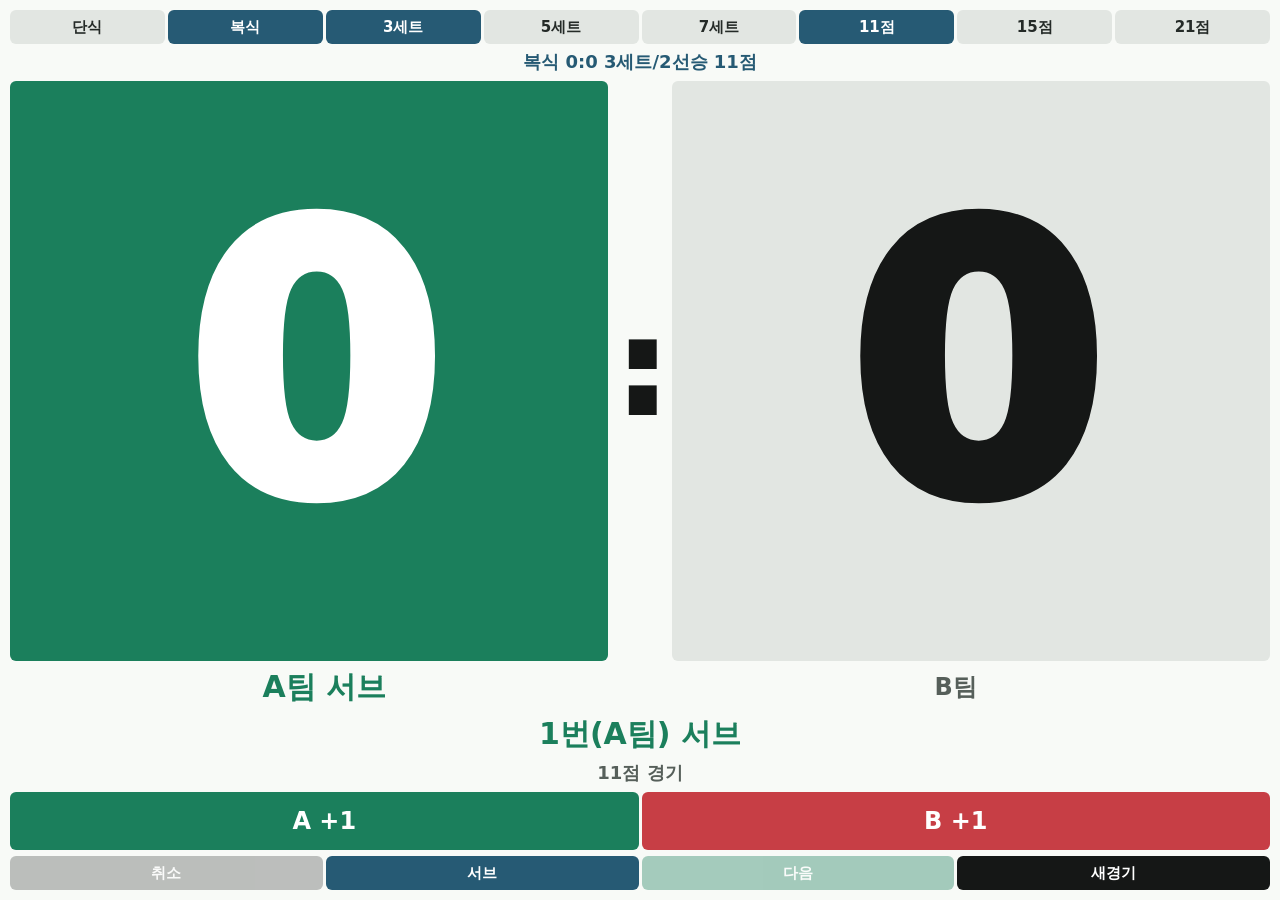
==== docs/index.html @ 3cc01e99 "Add files via upload" ====
<!doctype html>
<html lang="ko">
<head>
  <meta charset="utf-8">
  <meta name="viewport" content="width=device-width, initial-scale=1, viewport-fit=cover">
  <title>탁구 스코어</title>
  <link rel="stylesheet" href="style.css">
</head>
<body>
  <main class="app">
    <section class="options" aria-label="경기 설정">
      <button id="singlesBtn" type="button">단식</button>
      <button id="doublesBtn" type="button">복식</button>
      <button id="set3Btn" type="button">3세트</button>
      <button id="set5Btn" type="button">5세트</button>
      <button id="set7Btn" type="button">7세트</button>
      <button id="point11Btn" type="button">11점</button>
      <button id="point15Btn" type="button">15점</button>
      <button id="point21Btn" type="button">21점</button>
    </section>

    <div id="setInfo" class="set-info"></div>

    <section class="scoreboard" aria-label="점수판">
      <button id="leftScore" class="score score-left" type="button" aria-label="A팀 점수 추가">0</button>
      <div class="colon">:</div>
      <button id="rightScore" class="score score-right" type="button" aria-label="B팀 점수 추가">0</button>
    </section>

    <section class="teams" aria-label="서브 팀">
      <div id="leftTeam" class="team">A팀</div>
      <div id="rightTeam" class="team">B팀</div>
    </section>

    <div id="serverInfo" class="server-info"></div>
    <div id="statusInfo" class="status-info"></div>

    <section class="point-buttons" aria-label="점수 추가">
      <button id="leftPointBtn" type="button">A +1</button>
      <button id="rightPointBtn" type="button">B +1</button>
    </section>

    <section class="tools" aria-label="경기 도구">
      <button id="undoBtn" type="button">취소</button>
      <button id="speakBtn" type="button">서브</button>
      <button id="nextSetBtn" type="button">다음</button>
      <button id="resetBtn" type="button">새경기</button>
    </section>
  </main>

  <script src="app.js"></script>
</body>
</html>
---- docs/style.css ----
:root {
  --paper: #f8faf7;
  --ink: #151716;
  --muted: #565f5a;
  --soft: #e2e6e2;
  --green: #1b7f5c;
  --red: #c73e45;
  --blue: #265a74;
}

* {
  box-sizing: border-box;
}

html,
body {
  width: 100%;
  height: 100%;
  margin: 0;
}

body {
  overflow: hidden;
  background: var(--paper);
  color: var(--ink);
  font-family: system-ui, -apple-system, BlinkMacSystemFont, "Segoe UI", sans-serif;
}

button {
  border: 0;
  border-radius: 6px;
  font: inherit;
  touch-action: manipulation;
  user-select: none;
}

.app {
  display: grid;
  grid-template-rows: auto auto minmax(0, 1fr) auto auto auto auto auto;
  gap: clamp(3px, 0.7vh, 8px);
  width: 100vw;
  height: 100vh;
  padding: clamp(4px, 1vw, 10px);
}

.options,
.point-buttons,
.tools,
.teams {
  display: grid;
  gap: 3px;
}

.options {
  grid-template-columns: repeat(8, minmax(0, 1fr));
}

.point-buttons {
  grid-template-columns: repeat(2, minmax(0, 1fr));
}

.tools {
  grid-template-columns: repeat(4, minmax(0, 1fr));
}

.teams {
  grid-template-columns: repeat(2, minmax(0, 1fr));
}

.options button,
.tools button {
  min-height: clamp(24px, 4.5vh, 34px);
  padding: 0 4px;
  background: var(--soft);
  color: #242a27;
  font-size: clamp(10px, 1.7vw, 15px);
  font-weight: 700;
}

.options button.selected {
  background: var(--blue);
  color: white;
}

.set-info,
.server-info,
.status-info,
.team {
  display: flex;
  align-items: center;
  justify-content: center;
  min-height: 1.2em;
  text-align: center;
  font-weight: 800;
}

.set-info {
  color: var(--blue);
  font-size: clamp(12px, 2vw, 18px);
}

.scoreboard {
  display: grid;
  grid-template-columns: minmax(0, 1fr) clamp(18px, 4vw, 48px) minmax(0, 1fr);
  gap: clamp(3px, 0.8vw, 8px);
  min-height: 0;
}

.score {
  display: flex;
  align-items: center;
  justify-content: center;
  min-width: 0;
  height: 100%;
  padding: 0;
  background: var(--soft);
  color: var(--ink);
  font-size: min(41vh, 29vw);
  font-weight: 950;
  line-height: 0.86;
  letter-spacing: 0;
}

.score.serving {
  color: white;
}

.score-left.serving {
  background: var(--green);
}

.score-right.serving {
  background: var(--red);
}

.colon {
  display: flex;
  align-items: center;
  justify-content: center;
  font-size: min(18vh, 10vw);
  font-weight: 950;
  line-height: 1;
}

.team {
  color: var(--muted);
  font-size: clamp(14px, 2.2vw, 24px);
}

.team.serving-left {
  color: var(--green);
  font-size: clamp(17px, 2.8vw, 30px);
}

.team.serving-right {
  color: var(--red);
  font-size: clamp(17px, 2.8vw, 30px);
}

.server-info {
  color: var(--green);
  font-size: clamp(16px, 2.8vw, 30px);
}

.status-info {
  color: var(--muted);
  font-size: clamp(11px, 1.8vw, 18px);
  font-weight: 600;
}

.point-buttons button {
  min-height: clamp(34px, 6.8vh, 58px);
  color: white;
  font-size: clamp(15px, 2.5vw, 24px);
  font-weight: 900;
}

#leftPointBtn {
  background: var(--green);
}

#rightPointBtn {
  background: var(--red);
}

.tools button {
  background: #5a5e5c;
  color: white;
}

#speakBtn {
  background: var(--blue);
}

#nextSetBtn {
  background: var(--green);
}

#resetBtn {
  background: var(--ink);
}

button:disabled {
  opacity: 0.38;
}

@media (orientation: portrait) {
  .score {
    font-size: min(34vh, 37vw);
  }

  .scoreboard {
    grid-template-columns: minmax(0, 1fr) clamp(14px, 5vw, 42px) minmax(0, 1fr);
  }
}
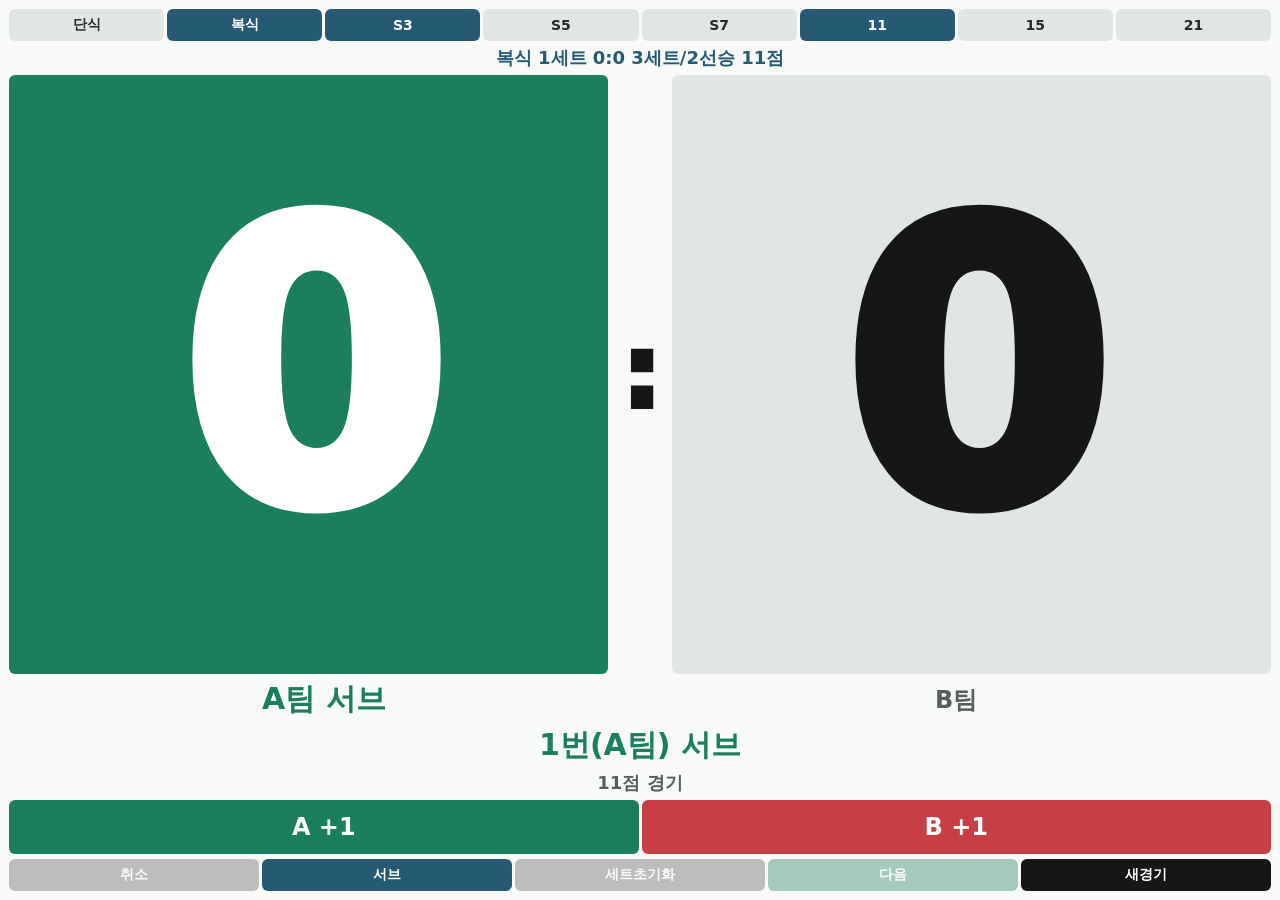
==== commit 6b182055: "Add files via upload" ====
--- a/docs/index.html
+++ b/docs/index.html
@@ -11,12 +11,12 @@
     <section class="options" aria-label="경기 설정">
       <button id="singlesBtn" type="button">단식</button>
       <button id="doublesBtn" type="button">복식</button>
-      <button id="set3Btn" type="button">3세트</button>
-      <button id="set5Btn" type="button">5세트</button>
-      <button id="set7Btn" type="button">7세트</button>
-      <button id="point11Btn" type="button">11점</button>
-      <button id="point15Btn" type="button">15점</button>
-      <button id="point21Btn" type="button">21점</button>
+      <button id="set3Btn" type="button">S3</button>
+      <button id="set5Btn" type="button">S5</button>
+      <button id="set7Btn" type="button">S7</button>
+      <button id="point11Btn" type="button">11</button>
+      <button id="point15Btn" type="button">15</button>
+      <button id="point21Btn" type="button">21</button>
     </section>
 
     <div id="setInfo" class="set-info"></div>
@@ -43,6 +43,7 @@
     <section class="tools" aria-label="경기 도구">
       <button id="undoBtn" type="button">취소</button>
       <button id="speakBtn" type="button">서브</button>
+      <button id="resetSetBtn" type="button">세트초기화</button>
       <button id="nextSetBtn" type="button">다음</button>
       <button id="resetBtn" type="button">새경기</button>
     </section>
--- a/docs/style.css
+++ b/docs/style.css
@@ -36,11 +36,12 @@
 
 .app {
   display: grid;
-  grid-template-rows: auto auto minmax(0, 1fr) auto auto auto auto auto;
-  gap: clamp(3px, 0.7vh, 8px);
+  grid-template-rows: auto auto minmax(0, 1fr) auto auto auto auto;
+  gap: clamp(2px, 0.55vh, 7px);
   width: 100vw;
-  height: 100vh;
-  padding: clamp(4px, 1vw, 10px);
+  min-height: 100vh;
+  min-height: 100dvh;
+  padding: clamp(3px, 0.8vw, 9px);
 }
 
 .options,
@@ -60,7 +61,7 @@
 }
 
 .tools {
-  grid-template-columns: repeat(4, minmax(0, 1fr));
+  grid-template-columns: repeat(5, minmax(0, 1fr));
 }
 
 .teams {
@@ -69,11 +70,11 @@
 
 .options button,
 .tools button {
-  min-height: clamp(24px, 4.5vh, 34px);
-  padding: 0 4px;
+  min-height: clamp(22px, 4vh, 32px);
+  padding: 0 2px;
   background: var(--soft);
   color: #242a27;
-  font-size: clamp(10px, 1.7vw, 15px);
+  font-size: clamp(9px, 1.55vw, 14px);
   font-weight: 700;
 }
 
@@ -115,7 +116,7 @@
   padding: 0;
   background: var(--soft);
   color: var(--ink);
-  font-size: min(41vh, 29vw);
+  font-size: min(43vh, 31vw);
   font-weight: 950;
   line-height: 0.86;
   letter-spacing: 0;
@@ -137,7 +138,7 @@
   display: flex;
   align-items: center;
   justify-content: center;
-  font-size: min(18vh, 10vw);
+  font-size: min(16vh, 8vw);
   font-weight: 950;
   line-height: 1;
 }
@@ -169,7 +170,7 @@
 }
 
 .point-buttons button {
-  min-height: clamp(34px, 6.8vh, 58px);
+  min-height: clamp(30px, 6vh, 54px);
   color: white;
   font-size: clamp(15px, 2.5vw, 24px);
   font-weight: 900;
@@ -206,10 +207,49 @@
 
 @media (orientation: portrait) {
   .score {
-    font-size: min(34vh, 37vw);
+    font-size: min(31vh, 38vw);
   }
 
   .scoreboard {
     grid-template-columns: minmax(0, 1fr) clamp(14px, 5vw, 42px) minmax(0, 1fr);
   }
 }
+
+@media (max-height: 560px), (max-width: 420px) {
+  .app {
+    gap: 2px;
+    padding: 3px;
+  }
+
+  .options button,
+  .tools button {
+    min-height: 22px;
+    font-size: 9px;
+  }
+
+  .set-info {
+    font-size: 11px;
+  }
+
+  .server-info {
+    font-size: 15px;
+  }
+
+  .status-info {
+    font-size: 10px;
+  }
+
+  .team {
+    font-size: 13px;
+  }
+
+  .team.serving-left,
+  .team.serving-right {
+    font-size: 15px;
+  }
+
+  .point-buttons button {
+    min-height: 28px;
+    font-size: 14px;
+  }
+}
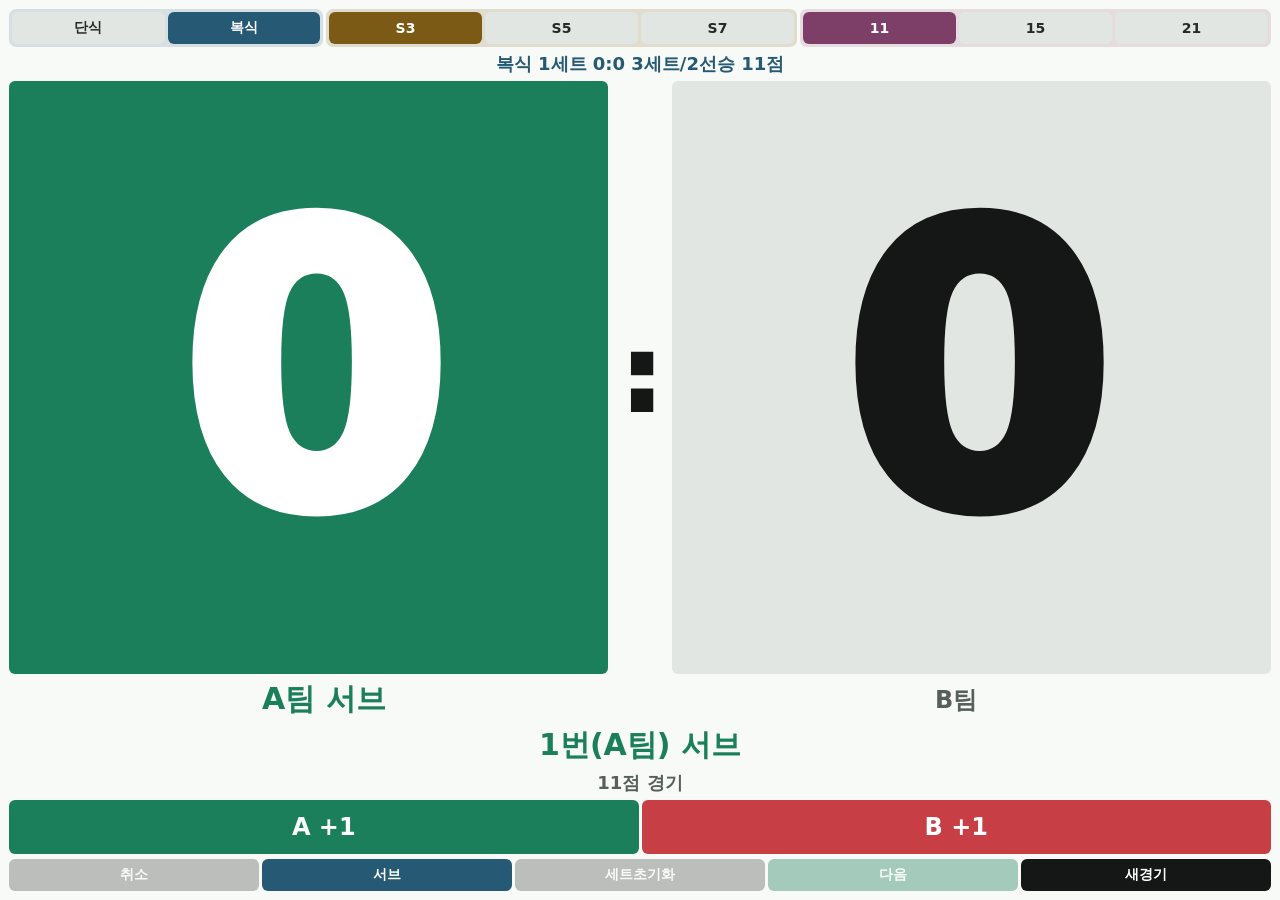
==== commit e8c54543: "Add files via upload" ====
--- a/docs/index.html
+++ b/docs/index.html
@@ -9,14 +9,20 @@
 <body>
   <main class="app">
     <section class="options" aria-label="경기 설정">
-      <button id="singlesBtn" type="button">단식</button>
-      <button id="doublesBtn" type="button">복식</button>
-      <button id="set3Btn" type="button">S3</button>
-      <button id="set5Btn" type="button">S5</button>
-      <button id="set7Btn" type="button">S7</button>
-      <button id="point11Btn" type="button">11</button>
-      <button id="point15Btn" type="button">15</button>
-      <button id="point21Btn" type="button">21</button>
+      <div class="option-group mode-group" aria-label="경기 방식">
+        <button id="singlesBtn" type="button">단식</button>
+        <button id="doublesBtn" type="button">복식</button>
+      </div>
+      <div class="option-group set-group" aria-label="세트 선택">
+        <button id="set3Btn" type="button">S3</button>
+        <button id="set5Btn" type="button">S5</button>
+        <button id="set7Btn" type="button">S7</button>
+      </div>
+      <div class="option-group point-group" aria-label="점수 선택">
+        <button id="point11Btn" type="button">11</button>
+        <button id="point15Btn" type="button">15</button>
+        <button id="point21Btn" type="button">21</button>
+      </div>
     </section>
 
     <div id="setInfo" class="set-info"></div>
--- a/docs/style.css
+++ b/docs/style.css
@@ -6,6 +6,9 @@
   --green: #1b7f5c;
   --red: #c73e45;
   --blue: #265a74;
+  --mode: #265a74;
+  --set: #7a5a14;
+  --point: #7d3f67;
 }
 
 * {
@@ -53,7 +56,29 @@
 }
 
 .options {
-  grid-template-columns: repeat(8, minmax(0, 1fr));
+  grid-template-columns: 2fr 3fr 3fr;
+}
+
+.option-group {
+  display: grid;
+  gap: 3px;
+  padding: 3px;
+  border-radius: 7px;
+}
+
+.mode-group {
+  grid-template-columns: repeat(2, minmax(0, 1fr));
+  background: rgba(38, 90, 116, 0.16);
+}
+
+.set-group {
+  grid-template-columns: repeat(3, minmax(0, 1fr));
+  background: rgba(122, 90, 20, 0.18);
+}
+
+.point-group {
+  grid-template-columns: repeat(3, minmax(0, 1fr));
+  background: rgba(125, 63, 103, 0.16);
 }
 
 .point-buttons {
@@ -79,8 +104,19 @@
 }
 
 .options button.selected {
-  background: var(--blue);
-  color: white;
+  color: white;
+}
+
+.mode-group button.selected {
+  background: var(--mode);
+}
+
+.set-group button.selected {
+  background: var(--set);
+}
+
+.point-group button.selected {
+  background: var(--point);
 }
 
 .set-info,
@@ -227,6 +263,10 @@
     font-size: 9px;
   }
 
+  .options {
+    grid-template-columns: 1fr;
+  }
+
   .set-info {
     font-size: 11px;
   }
